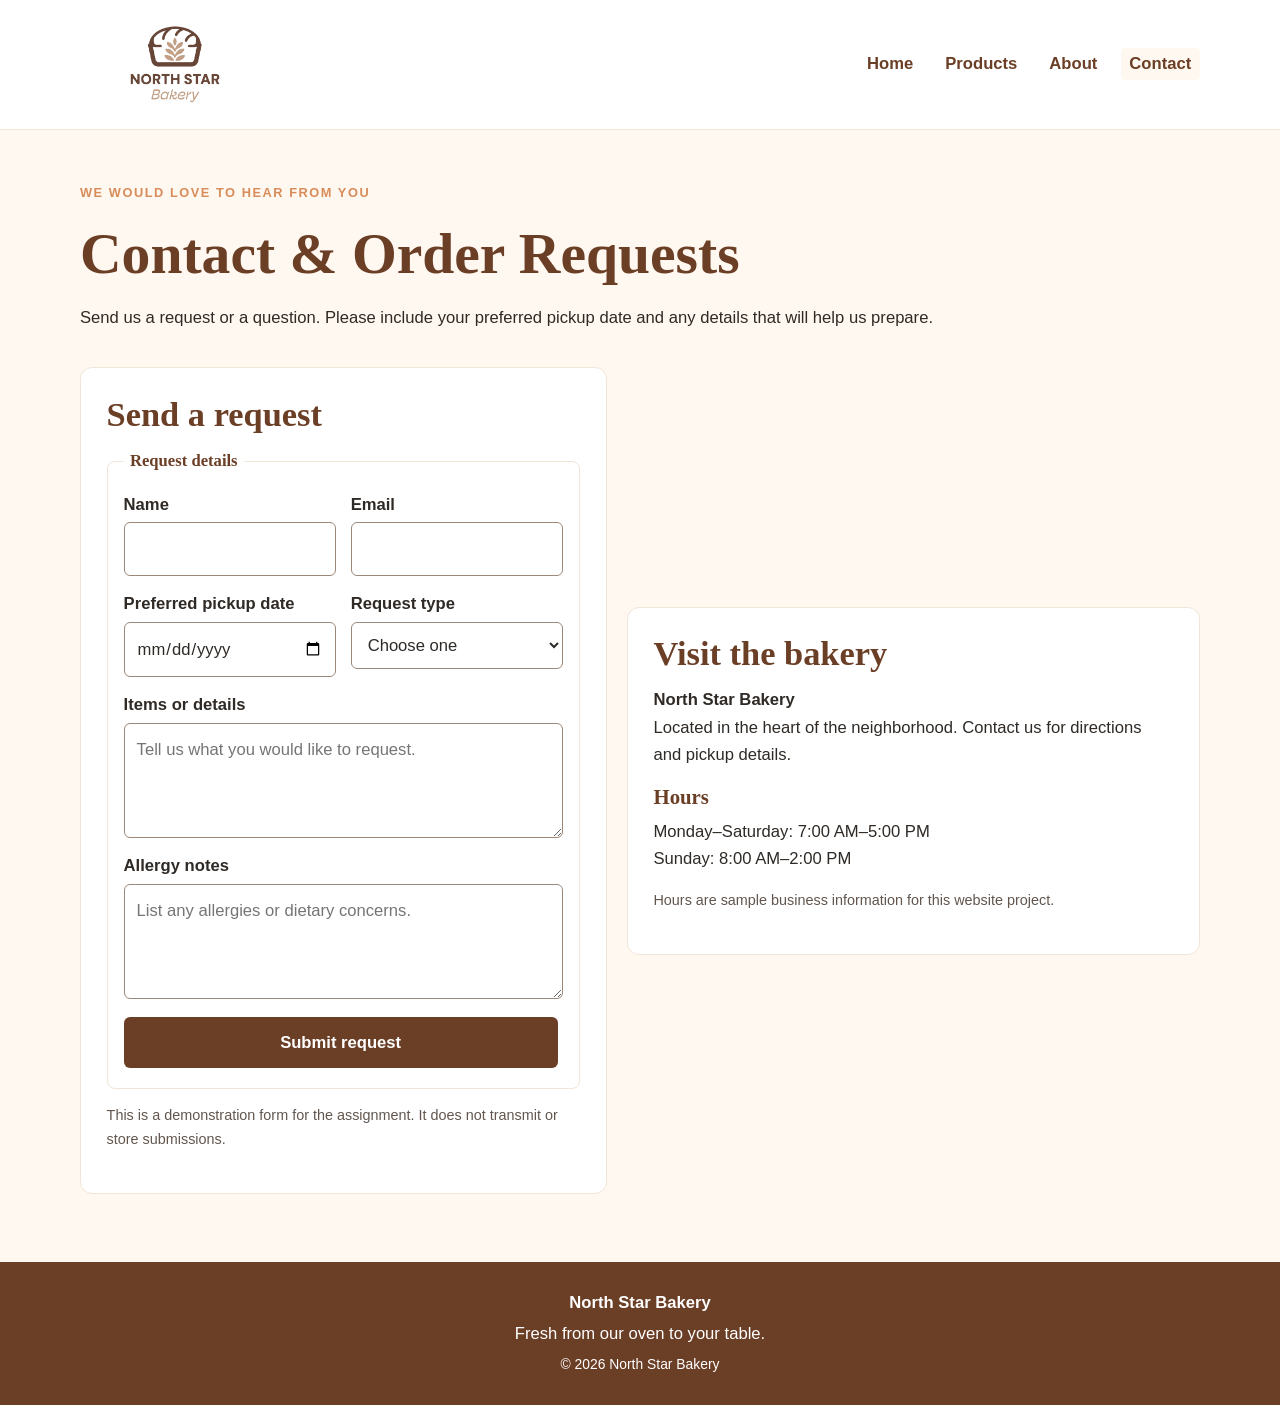
==== contact.html @ 62cf56b2 "Add files via upload" ====
<!doctype html>
<html lang="en">
<head>
  <meta charset="utf-8">
  <meta name="viewport" content="width=device-width, initial-scale=1">
  <meta name="description" content="North Star Bakery — fresh breads, pastries, and handmade treats.">
  <title>Contact | North Star Bakery</title>
  <link rel="stylesheet" href="css/styles.css">
</head>
<body>
  <a class="skip-link" href="#main">Skip to main content</a>
  <header class="site-header">
    <div class="header-inner">
      <a class="brand" href="index.html" aria-label="North Star Bakery home">
        <img src="images/bakery-logo.png" alt="North Star Bakery logo">
      </a>
      <nav aria-label="Main navigation"><ul><li><a href="index.html">Home</a></li><li><a href="products.html">Products</a></li><li><a href="about.html">About</a></li><li><a href="contact.html" aria-current="page">Contact</a></li></ul></nav>
    </div>
  </header>
  <main id="main">
    <section>
      <p class="eyebrow">We would love to hear from you</p>
      <h1>Contact & Order Requests</h1>
      <p>Send us a request or a question. Please include your preferred pickup date and any details that will help us prepare.</p>
    </section>
    <section class="split">
      <div class="panel">
        <h2>Send a request</h2>
        <form action="#" method="get">
          <fieldset class="request-fields">
            <legend>Request details</legend>
          <div class="form-row">
            <div><label for="name">Name</label><input id="name" name="name" type="text" autocomplete="name" required></div>
            <div><label for="email">Email</label><input id="email" name="email" type="email" autocomplete="email" required></div>
          </div>
          <div class="form-row">
            <div><label for="pickup">Preferred pickup date</label><input id="pickup" name="pickup-date" type="date" required></div>
            <div><label for="request-type">Request type</label>
              <select id="request-type" name="request-type" required>
                <option value="">Choose one</option>
                <option>General question</option><option>Bakery order</option><option>Custom order</option><option>Event or catering inquiry</option>
              </select>
            </div>
          </div>
          <div><label for="items">Items or details</label><textarea id="items" name="item-details" placeholder="Tell us what you would like to request."></textarea></div>
          <div><label for="allergies">Allergy notes</label><textarea id="allergies" name="allergy-notes" placeholder="List any allergies or dietary concerns."></textarea></div>
          <button class="button" type="submit">Submit request</button>
          </fieldset>
          <p class="note">This is a demonstration form for the assignment. It does not transmit or store submissions.</p>
        </form>
      </div>
      <aside class="panel">
        <h2>Visit the bakery</h2>
        <p><strong>North Star Bakery</strong><br>Located in the heart of the neighborhood. Contact us for directions and pickup details.</p>
        <h3>Hours</h3>
        <p>Monday–Saturday: 7:00 AM–5:00 PM<br>Sunday: 8:00 AM–2:00 PM</p>
        <p class="note">Hours are sample business information for this website project.</p>
      </aside>
    </section>
  </main>
  <footer class="site-footer">
    <p><strong>North Star Bakery</strong></p>
    <p>Fresh from our oven to your table.</p>
    <p><small>&copy; 2026 North Star Bakery</small></p>
  </footer>
</body>
</html>
---- css/styles.css ----
:root {
  --cream: #FFF8F0;
  --brown: #6B3E26;
  --peach: #D88C5A;
  --charcoal: #2F2A26;
  --white: #FFFFFF;
  --soft: #F1E5D8;
  --max: 1120px;
}
* { box-sizing: border-box; }
html { scroll-behavior: smooth; }
body {
  margin: 0;
  background: var(--cream);
  color: var(--charcoal);
  font-family: Arial, Helvetica, sans-serif;
  line-height: 1.65;
}
img, video, audio { max-width: 100%; }
img { display: block; height: auto; }
a { color: var(--brown); }
a:hover { color: #8A4D2D; }
.skip-link {
  position: absolute; left: -9999px; top: 0;
  background: var(--white); padding: .75rem 1rem; z-index: 20;
}
.skip-link:focus { left: 1rem; top: 1rem; }
.site-header {
  background: var(--white);
  border-bottom: 1px solid var(--soft);
}
.header-inner {
  width: min(100% - 2rem, var(--max));
  margin: auto;
  display: flex;
  flex-direction: column;
  align-items: center;
  gap: .75rem;
  padding: .9rem 0;
}
.brand img { width: 190px; max-height: 100px; object-fit: contain; }
nav ul {
  list-style: none; display: flex; flex-wrap: wrap;
  justify-content: center; gap: .35rem .9rem;
  margin: 0; padding: 0;
}
nav a {
  text-decoration: none; font-weight: 700;
  padding: .4rem .55rem; border-radius: 5px;
}
nav a[aria-current="page"] { background: var(--cream); color: var(--brown); }
main { width: min(100% - 2rem, var(--max)); margin: 0 auto; padding: 2rem 0 3rem; }
h1, h2, h3 { color: var(--brown); font-family: Georgia, "Times New Roman", serif; line-height: 1.2; }
h1 { font-size: clamp(2.1rem, 7vw, 3.6rem); margin: 0 0 1rem; }
h2 { font-size: clamp(1.55rem, 4vw, 2.15rem); margin: 0 0 .75rem; }
h3 { font-size: 1.3rem; margin: .5rem 0; }
p { margin: 0 0 1rem; }
.hero {
  display: flex; flex-direction: column; gap: 1.5rem;
  align-items: center; margin-bottom: 2rem;
}
.hero-copy { flex: 1 1 50%; }
.hero-image { flex: 1 1 50%; width: 100%; }
.hero-image img { width: 100%; aspect-ratio: 16 / 10; object-fit: cover; border-radius: 12px; }
.eyebrow { color: var(--peach); font-weight: 700; letter-spacing: .12em; text-transform: uppercase; font-size: .8rem; }
.button {
  display: inline-block; background: var(--brown); color: var(--white);
  text-decoration: none; font-weight: 700; padding: .75rem 1.15rem;
  border-radius: 6px; margin: .25rem .35rem .25rem 0;
}
.button:hover { background: #4F2D1D; color: var(--white); }
.button.secondary { background: var(--peach); color: var(--charcoal); }
.panel {
  background: var(--white); border: 1px solid var(--soft);
  border-radius: 12px; padding: 1.25rem; margin: 1.25rem 0;
}
.split { display: flex; flex-direction: column; gap: 1.25rem; }
.feature-figure { margin: 0; }
.feature-figure img, .feature-figure video {
  width: 100%; border-radius: 9px; object-fit: cover;
}
.feature-figure img { aspect-ratio: 4 / 3; }
.feature-figure figcaption { color: #62564E; font-size: .92rem; margin-top: .5rem; }
.cards { display: flex; flex-direction: column; gap: 1rem; }
.product-card {
  background: var(--white); border: 1px solid var(--soft);
  border-radius: 12px; overflow: hidden; flex: 1 1 230px;
}
.product-card img { width: 100%; height: 210px; object-fit: cover; }
.product-card div { padding: 1rem; }
.product-card p { margin-bottom: 0; }
audio, video { display: block; width: 100%; margin: .75rem 0; }
video { background: var(--charcoal); }
form { display: grid; gap: .9rem; }
.request-fields { min-width: 0; margin: 0; padding: 1rem; border: 1px solid var(--soft); border-radius: 8px; display: grid; gap: .9rem; }
.request-fields legend { padding: 0 .4rem; color: var(--brown); font-family: Georgia, "Times New Roman", serif; font-weight: 700; }
.price-range { margin: .65rem 0 0; color: var(--brown); font-weight: 700; }
.text-card { display: flex; align-items: center; }
.form-row { display: grid; gap: .9rem; }
label { display: block; font-weight: 700; margin-bottom: .25rem; }
input, select, textarea {
  display: block; width: 100%; min-width: 0; padding: .75rem;
  border: 1px solid #9B8879; border-radius: 6px;
  background: var(--white); color: var(--charcoal); font: inherit;
}
textarea { min-height: 115px; resize: vertical; }
input:focus, select:focus, textarea:focus, a:focus-visible, button:focus-visible {
  outline: 3px solid var(--peach); outline-offset: 2px;
}
button {
  border: 0; cursor: pointer; font: inherit;
}
.note { font-size: .9rem; color: #62564E; }
.site-footer { background: var(--brown); color: var(--white); padding: 1.5rem 1rem; text-align: center; }
.site-footer p { margin: .2rem 0; }
.site-footer a { color: var(--white); }
@media (min-width: 700px) {
  .header-inner { flex-direction: row; justify-content: space-between; }
  .hero, .split { flex-direction: row; align-items: center; }
  .hero-copy, .hero-image, .split > * { min-width: 0; }
  .cards { flex-direction: row; flex-wrap: wrap; }
  .form-row { grid-template-columns: 1fr 1fr; }
  main { padding-top: 2.75rem; }
}
@media (min-width: 1024px) {
  main { padding-top: 3.25rem; }
  .panel { padding: 1.6rem; }
  body { font-size: 1.04rem; }
}
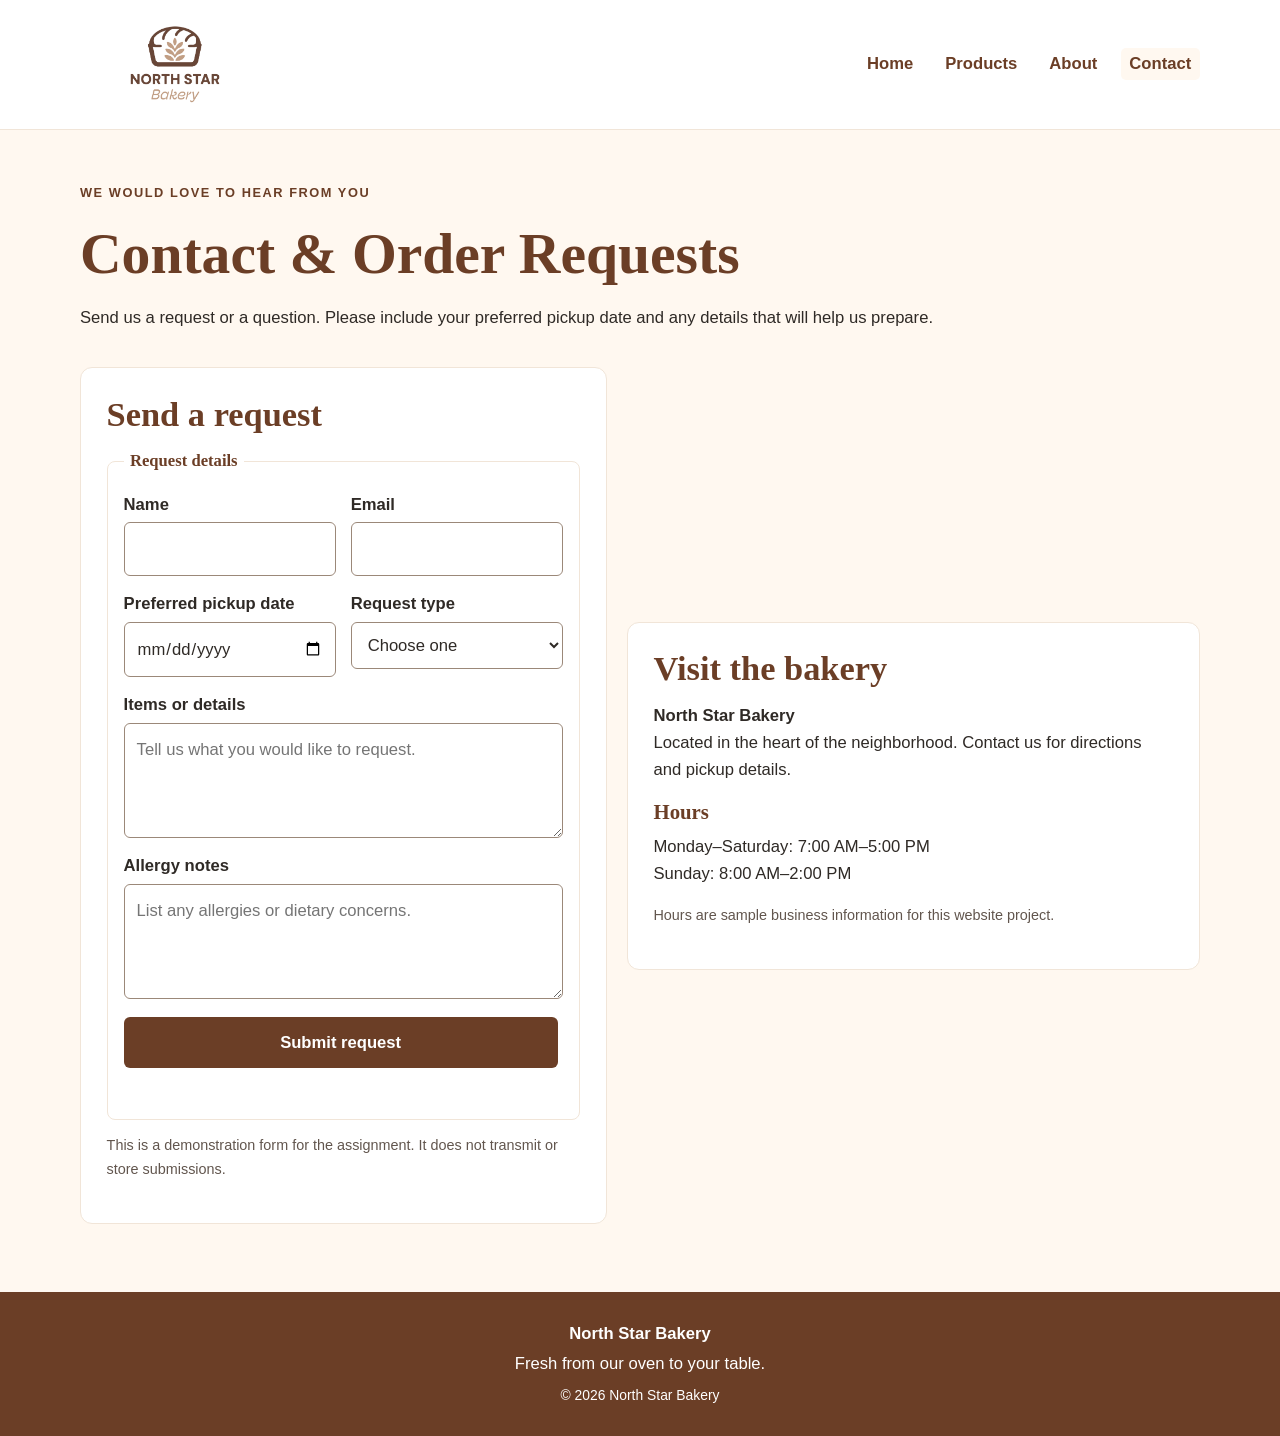
==== commit 634069d9: "Add files via upload" ====
--- a/contact.html
+++ b/contact.html
@@ -26,7 +26,7 @@
     <section class="split">
       <div class="panel">
         <h2>Send a request</h2>
-        <form action="#" method="get">
+        <form action="#" method="get" onsubmit="event.preventDefault(); document.getElementById('form-status').textContent = 'Thanks! This demonstration form does not send or store your request.';">
           <fieldset class="request-fields">
             <legend>Request details</legend>
           <div class="form-row">
@@ -45,6 +45,7 @@
           <div><label for="items">Items or details</label><textarea id="items" name="item-details" placeholder="Tell us what you would like to request."></textarea></div>
           <div><label for="allergies">Allergy notes</label><textarea id="allergies" name="allergy-notes" placeholder="List any allergies or dietary concerns."></textarea></div>
           <button class="button" type="submit">Submit request</button>
+          <p id="form-status" class="note" role="status" aria-live="polite"></p>
           </fieldset>
           <p class="note">This is a demonstration form for the assignment. It does not transmit or store submissions.</p>
         </form>
--- a/css/styles.css
+++ b/css/styles.css
@@ -62,7 +62,7 @@
 .hero-copy { flex: 1 1 50%; }
 .hero-image { flex: 1 1 50%; width: 100%; }
 .hero-image img { width: 100%; aspect-ratio: 16 / 10; object-fit: cover; border-radius: 12px; }
-.eyebrow { color: var(--peach); font-weight: 700; letter-spacing: .12em; text-transform: uppercase; font-size: .8rem; }
+.eyebrow { color: var(--brown); font-weight: 700; letter-spacing: .12em; text-transform: uppercase; font-size: .8rem; }
 .button {
   display: inline-block; background: var(--brown); color: var(--white);
   text-decoration: none; font-weight: 700; padding: .75rem 1.15rem;
@@ -105,7 +105,7 @@
 }
 textarea { min-height: 115px; resize: vertical; }
 input:focus, select:focus, textarea:focus, a:focus-visible, button:focus-visible {
-  outline: 3px solid var(--peach); outline-offset: 2px;
+  outline: 3px solid var(--brown); outline-offset: 2px;
 }
 button {
   border: 0; cursor: pointer; font: inherit;
@@ -114,7 +114,7 @@
 .site-footer { background: var(--brown); color: var(--white); padding: 1.5rem 1rem; text-align: center; }
 .site-footer p { margin: .2rem 0; }
 .site-footer a { color: var(--white); }
-@media (min-width: 700px) {
+@media (min-width: 768px) {
   .header-inner { flex-direction: row; justify-content: space-between; }
   .hero, .split { flex-direction: row; align-items: center; }
   .hero-copy, .hero-image, .split > * { min-width: 0; }
